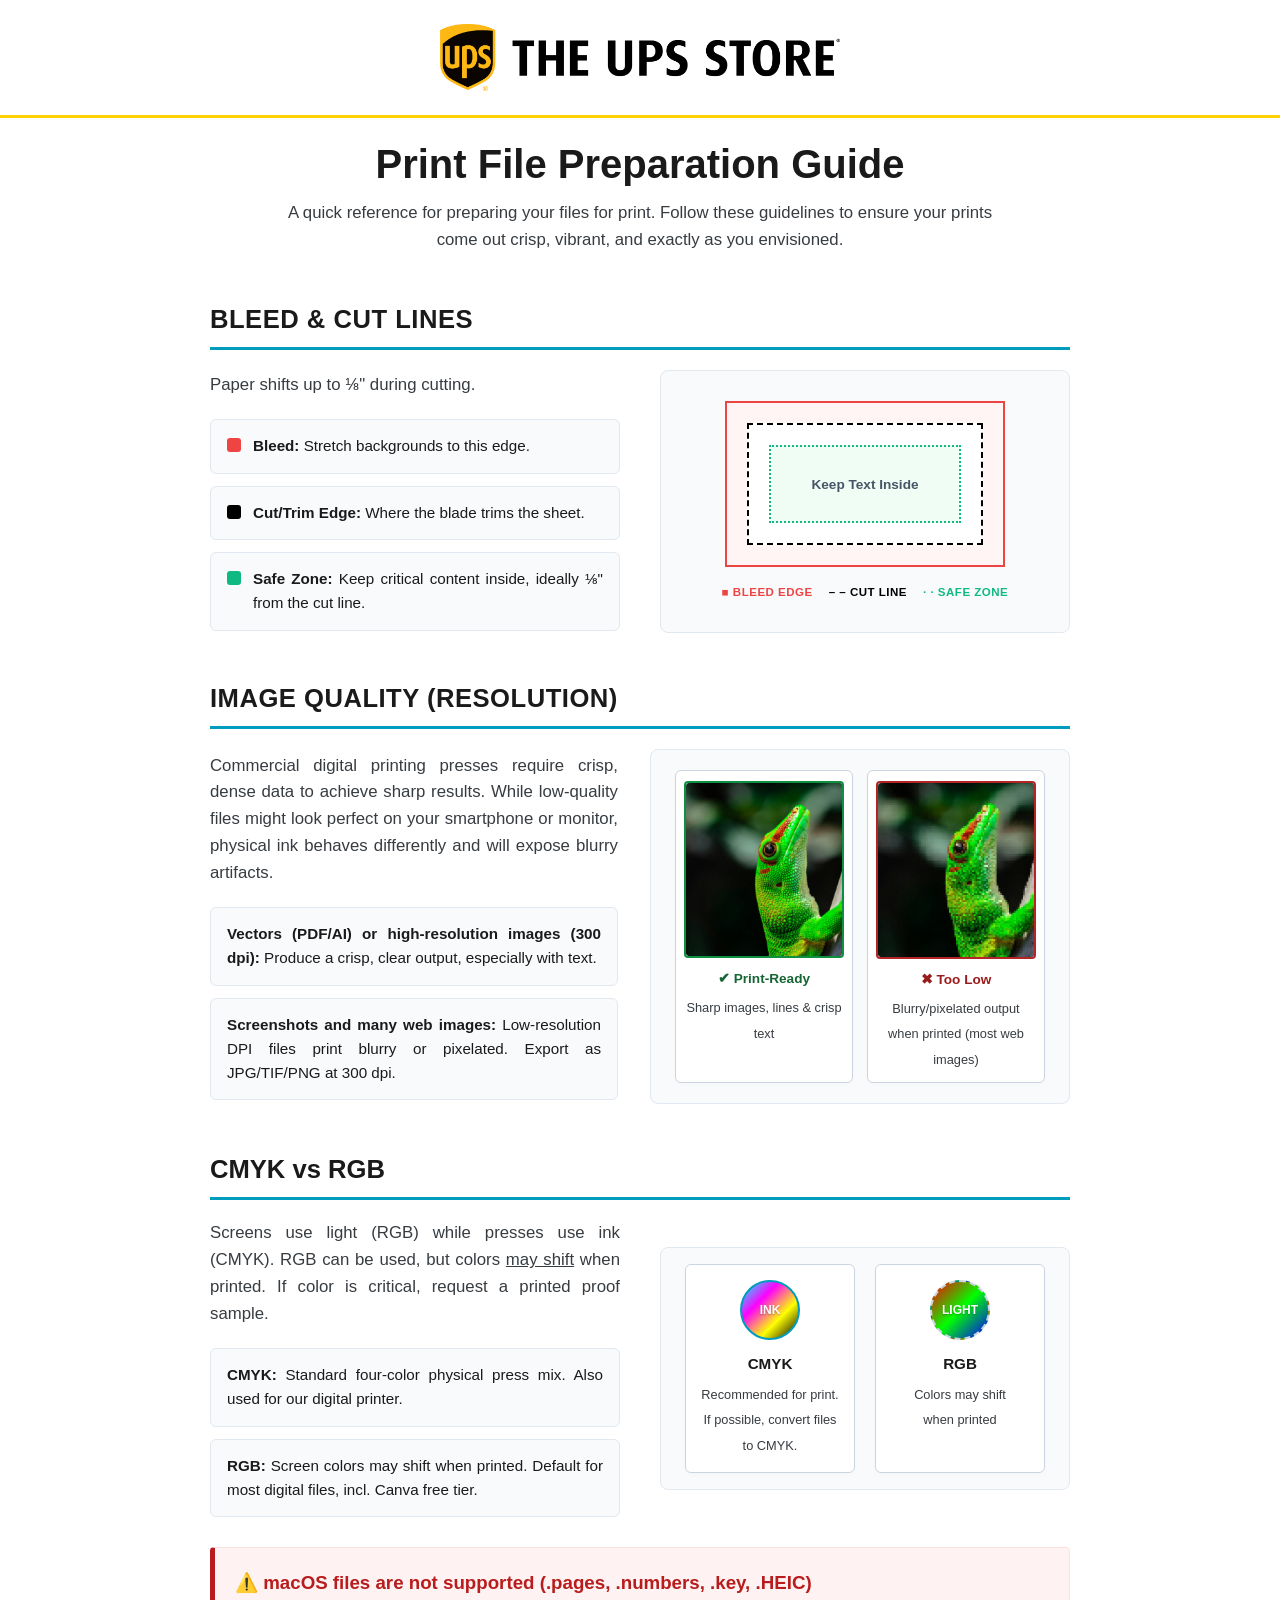
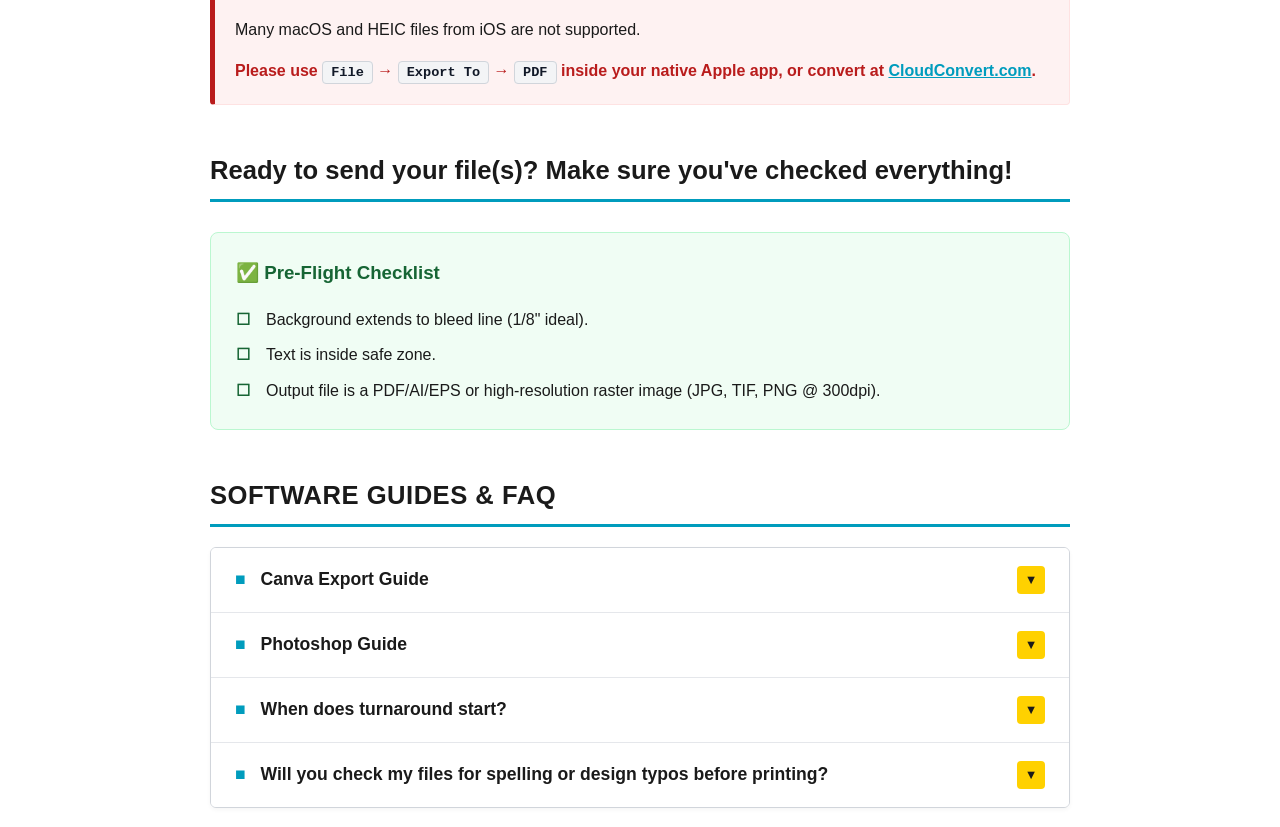
==== index.html @ f1109165 "renamed index file" ====
<!DOCTYPE html>
<html lang="en">
<head>
    <meta charset="UTF-8">
    <meta name="viewport" content="width=device-width, initial-scale=1.0">
    <title>Print File Preparation Guide — The UPS Store</title>
    <link rel="stylesheet" href="style.css">
</head>
<body>

    <header class="ups-header">
        <img src="src/logo.png" alt="The UPS Store logo" class="ups-logo">
    </header>

    <main class="ups-page-container">
        <h1 class="ups-title">Print File Preparation Guide</h1>
        <p class="ups-intro">A quick reference for preparing your files for print. Follow these guidelines to ensure your prints<br> come out crisp, vibrant, and exactly as you envisioned.</p>

        <!-- 1. BLEED -->
        <h2 class="ups-section-title">Bleed &amp; Cut Lines</h2>
        <div class="ups-grid-split">
            <div class="ups-text-column">
                <p class="ups-text-p">Paper shifts up to &frac18;&quot; during cutting.</p>
                <ul class="ups-legend-list">
                    <li class="ups-legend-item">
                        <span class="ups-color-indicator ups-ind-bleed" aria-hidden="true"></span>
                        <span><strong>Bleed:</strong> Stretch backgrounds to this edge.</span>
                    </li>
                    <li class="ups-legend-item">
                        <span class="ups-color-indicator ups-ind-cut" aria-hidden="true"></span>
                        <span><strong>Cut/Trim Edge:</strong> Where the blade trims the sheet.</span>
                    </li>
                    <li class="ups-legend-item">
                        <span class="ups-color-indicator ups-ind-safe" aria-hidden="true"></span>
                        <span><strong>Safe Zone:</strong> Keep critical content inside, ideally &frac18;&quot; from the cut line.</span>
                    </li>
                </ul>
            </div>
            <div class="ups-graphic-column">
                <div class="ups-bleed-zone" aria-hidden="true">
                    <div class="ups-cut-zone">
                        <div class="ups-safe-zone">
                            <span class="ups-inner-text">Keep Text Inside</span>
                        </div>
                    </div>
                </div>
                <div class="ups-zone-legend" aria-hidden="true">
                    <span class="ups-micro-tag ups-tag-red">&#9632; Bleed Edge</span>
                    <span class="ups-micro-tag ups-tag-black">&ndash; &ndash; Cut Line</span>
                    <span class="ups-micro-tag ups-tag-green">&middot; &middot; Safe Zone</span>
                </div>
            </div>
        </div>

        <!-- 2. IMAGE QUALITY -->
        <h2 class="ups-section-title">Image Quality (Resolution)</h2>
        <div class="ups-grid-split ups-grid-split--quality">
            <div class="ups-text-column">
                <p class="ups-text-p">Commercial digital printing presses require crisp, dense data to achieve sharp results. While low-quality files might look perfect on your smartphone or monitor, physical ink behaves differently and will expose blurry artifacts.</p>
                <ul class="ups-q-list">
                    <li class="ups-q-item">
                        <strong>Vectors (PDF/AI) or high-resolution images (300 dpi):</strong> Produce a crisp, clear output, especially with text.
                    </li>
                    <li class="ups-q-item">
                        <strong>Screenshots and many web images:</strong> Low-resolution DPI files print blurry or pixelated. Export as JPG/TIF/PNG at 300 dpi.
                    </li>
                </ul>
            </div>
            <div class="ups-q-graph-col">
                <div class="ups-compare-wrapper ups-compare-wrapper--gecko">
                    <div class="ups-card">
                        <div class="ups-card-graphic ups-g-sharp">
                            <img src="src/gecko_high.jpg" alt="Sharp, print-ready image example" class="ups-card-img">
                        </div>
                        <span class="ups-card-status ups-status-pass">&#10004; Print-Ready</span>
                        <span class="ups-card-desc">Sharp images, lines &amp; crisp text</span>
                    </div>
                    <div class="ups-card">
                        <div class="ups-card-graphic ups-g-pixelated">
                            <img src="src/gecko_low_res.jpg" alt="Blurry, low-resolution image example" class="ups-card-img">
                        </div>
                        <span class="ups-card-status ups-status-fail">&#10006; Too Low</span>
                        <span class="ups-card-desc">Blurry/pixelated output when printed (most web images)</span>
                    </div>
                </div>
            </div>
        </div>

        <!-- 3. COLOR -->
        <h2 class="ups-section-title ups-tit_no_caps">CMYK vs RGB</h2>
        <div class="ups-grid-split">
            <div class="ups-text-column">
                <p class="ups-text-p">Screens use light (RGB) while presses use ink (CMYK). RGB can be used, but colors <u>may shift</u> when printed. If color is critical, request a printed proof sample.</p>
                <ul class="ups-c-list">
                    <li class="ups-c-item">
                        <strong>CMYK:</strong> Standard four-color physical press mix. Also used for our digital printer.
                    </li>
                    <li class="ups-c-item">
                        <strong>RGB:</strong> Screen colors may shift when printed. Default for most digital files, incl. Canva free tier.
                    </li>
                </ul>
            </div>
            <div class="ups-c-graph-col">
                <div class="ups-compare-wrapper">
                    <div class="ups-c-card">
                        <div class="ups-swatch ups-swatch-cmyk" aria-hidden="true">INK</div>
                        <span class="ups-c-card-title">CMYK</span>
                        <span class="ups-c-card-desc">Recommended for print.<br>If possible, convert files to CMYK.</span>
                    </div>
                    <div class="ups-c-card">
                        <div class="ups-swatch ups-swatch-rgb" aria-hidden="true">LIGHT</div>
                        <span class="ups-c-card-title">RGB</span>
                        <span class="ups-c-card-desc">Colors may shift<br>when printed</span>
                    </div>
                </div>
            </div>
        </div>

        <!-- APPLE WARNING -->
        <div class="ups-warning-box" role="note">
            <h3><span aria-hidden="true">&#9888;&#65039;</span> macOS files are not supported (.pages, .numbers, .key, .HEIC)</h3>
            <p>Many macOS and HEIC files from iOS are not supported.</p>
            <p class="ups-warning-note">Please use <span class="ups-ui-badge">File</span> &rarr; <span class="ups-ui-badge">Export To</span> &rarr; <span class="ups-ui-badge">PDF</span> inside your native Apple app, or convert at <a href="https://cloudconvert.com" target="_blank" rel="noopener noreferrer">CloudConvert.com</a>.</p>
        </div>


        <h2 class="ups-section-title ups-tit_no_caps">Ready to send your file(s)? Make sure you've checked everything!</h2>
        <!-- CHECKLIST -->
        <div class="ups-checklist-box">
            <h3><span aria-hidden="true">&#x2705;</span> Pre-Flight Checklist</h3>
            <ul class="ups-checklist-list">
                <li class="ups-checklist-item">
                    <span class="ups-check-icon" aria-hidden="true">&#9744;</span>
                    Background extends to bleed line (1/8&quot; ideal).
                </li>
                <li class="ups-checklist-item">
                    <span class="ups-check-icon" aria-hidden="true">&#9744;</span>
                    Text is inside safe zone.
                </li>
                <li class="ups-checklist-item">
                    <span class="ups-check-icon" aria-hidden="true">&#9744;</span>
                    Output file is a PDF/AI/EPS or high-resolution raster image (JPG, TIF, PNG @ 300dpi).
                </li>
            </ul>
        </div>

        <!-- ACCORDIONS / FAQ -->
        <h2 class="ups-section-title">Software Guides &amp; FAQ</h2>
        <div class="ups-ac">

            <div class="ups-ai">
                <button type="button" class="ups-at" id="accordion-btn-canva" aria-expanded="false" aria-controls="accordion-panel-canva">
                    <span><span class="ups-ib" aria-hidden="true">&#9632;</span> Canva Export Guide</span>
                    <span class="arrow-box" aria-hidden="true">&#9660;</span>
                </button>
                <div class="ups-ax" id="accordion-panel-canva" role="region" aria-labelledby="accordion-btn-canva" hidden>
                    <ol>
                        <li>Go to <span class="ups-bg">File</span> &rarr; <span class="ups-bg">View settings</span> &rarr; Check <strong>Bleed</strong>.</li>
                        <li>Click <span class="ups-bg">Share</span> &rarr; <span class="ups-bg">Download</span>.</li>
                        <li>Set to <strong>PDF Print</strong> and check <strong>Crop marks and bleed</strong>.</li>
                    </ol>
                </div>
            </div>

            <div class="ups-ai">
                <button type="button" class="ups-at" id="accordion-btn-photoshop" aria-expanded="false" aria-controls="accordion-panel-photoshop">
                    <span><span class="ups-ib" aria-hidden="true">&#9632;</span> Photoshop Guide</span>
                    <span class="arrow-box" aria-hidden="true">&#9660;</span>
                </button>
                <div class="ups-ax" id="accordion-panel-photoshop" role="region" aria-labelledby="accordion-btn-photoshop" hidden>
                    <ol>
                        <li><strong>Setup:</strong> Add <span class="ups-bg">0.25 inches total</span> to canvas width and height for bleed (e.g. 3.5&quot;&times;2&quot; card becomes <strong>3.75&quot;&times;2.25&quot;</strong>).</li>
                        <li><strong>DPI:</strong> Set resolution field to <strong>300 Pixels/Inch</strong>.</li>
                        <li><strong>Color:</strong> Change dropdown from RGB Color to <strong>CMYK Color / 8-bit</strong>.</li>
                        <li><strong>Exporting:</strong> Go to <span class="ups-bg">File</span> &rarr; <span class="ups-bg">Save a Copy&hellip;</span></li>
                        <li><strong>Format:</strong> Select <strong>&quot;Photoshop PDF&quot;</strong> from the drop-down menu.</li>
                        <li><strong>Preset:</strong> Choose <strong>&quot;[Press Quality]&quot;</strong> from the top menu, and click Save PDF.</li>
                    </ol>
                </div>
            </div>

            <div class="ups-ai">
                <button type="button" class="ups-at" id="accordion-btn-turnaround" aria-expanded="false" aria-controls="accordion-panel-turnaround">
                    <span><span class="ups-ib" aria-hidden="true">&#9632;</span> When does turnaround start?</span>
                    <span class="arrow-box" aria-hidden="true">&#9660;</span>
                </button>
                <div class="ups-ax" id="accordion-panel-turnaround" role="region" aria-labelledby="accordion-btn-turnaround" hidden>
                    <p>Production begins only after your print-ready file and payment are confirmed.</p>
                </div>
            </div>

            <div class="ups-ai">
                <button type="button" class="ups-at" id="accordion-btn-proofread" aria-expanded="false" aria-controls="accordion-panel-proofread">
                    <span><span class="ups-ib" aria-hidden="true">&#9632;</span> Will you check my files for spelling or design typos before printing?</span>
                    <span class="arrow-box" aria-hidden="true">&#9660;</span>
                </button>
                <div class="ups-ax" id="accordion-panel-proofread" role="region" aria-labelledby="accordion-btn-proofread" hidden>
                    <p>No. Our prepress review checks exclusively for technical mechanical constraints (resolution density, bleed extensions, and file formats). We do not proofread text, catch spelling errors, or review design aesthetics. Please triple-check your copy completely before uploading your artwork!</p>
                </div>
            </div>

        </div>
    </main>

    <script>
    (function () {
        function setPanelState(item, isOpen) {
            var btn = item.querySelector('.ups-at');
            var panel = item.querySelector('.ups-ax');
            item.classList.toggle('active', isOpen);
            btn.setAttribute('aria-expanded', isOpen ? 'true' : 'false');
            panel.hidden = !isOpen;
        }

        function toggleAccordion(btn) {
            var currentItem = btn.closest('.ups-ai');
            var isOpening = !currentItem.classList.contains('active');

            document.querySelectorAll('.ups-ai').forEach(function (item) {
                setPanelState(item, item === currentItem && isOpening);
            });
        }

        document.querySelectorAll('.ups-at').forEach(function (btn) {
            btn.addEventListener('click', function () {
                toggleAccordion(btn);
            });
            btn.addEventListener('keydown', function (e) {
                if (e.key === 'Enter' || e.key === ' ') {
                    e.preventDefault();
                    toggleAccordion(btn);
                }
            });
        });
    })();
    </script>
</body>
</html>
---- style.css ----
:root {
    --ups-yellow: #ffd100;
    --ups-blue: #009CBD;
    --ups-blue-dark: #006b7f;
    --ups-text: #1a1a1a;
    --ups-text-muted: #373c41;
    --ups-border: #e2e8f0;
    --ups-bg-subtle: #f8fafc;
}

*, *::before, *::after {
    box-sizing: border-box;
}

body {
    margin: 0;
    font-family: "Segoe UI", Roboto, Helvetica, Arial, sans-serif;
    color: var(--ups-text);
    line-height: 1.6;
}

/* HEADER */
.ups-header {
    background: #fff;
    border-bottom: 3px solid var(--ups-yellow);
    padding: 0 16px;
}

.ups-logo {
    display: block;
    margin: 24px auto;
    width: min(100%, 400px);
    max-width: 400px;
    height: auto;
}

/* PAGE */
.ups-page-container {
    max-width: 900px;
    margin: 0 auto;
    padding: 20px;
}

.ups-title {
    font-size: clamp(1.75rem, 4vw, 2.5rem);
    text-align: center;
    margin: 0 0 10px;
    color: var(--ups-text);
    line-height: 1.3;
}

.ups-intro {
    text-align: center;
    font-size: 1.05rem;
    color: var(--ups-text-muted);
    margin: 0 0 32px;
}

/* SECTION HEADINGS */
.ups-section-title {
    font-size: clamp(1.25rem, 3vw, 1.6rem);
    font-weight: 700;
    border-bottom: 3px solid var(--ups-blue);
    padding-bottom: 8px;
    margin: 45px 0 20px;
    text-transform: uppercase;
    letter-spacing: 0.5px;
}

.ups-section-title.ups-tit_no_caps {
    text-transform: none;
    letter-spacing: 0;
}

.ups-text-p {
    font-size: 1.05rem;
    color: var(--ups-text-muted);
    margin: 0 0 20px;
}

/* LAYOUT GRIDS */
.ups-grid-split {
    display: grid;
    grid-template-columns: repeat(auto-fit, minmax(min(100%, 320px), 1fr));
    gap: 40px;
    align-items: center;
    margin: 20px 0 30px;
}

.ups-text-column {
    text-align: justify;
    text-justify: inter-word;
}

/* BOXED LISTS */
.ups-legend-list,
.ups-q-list,
.ups-c-list {
    list-style: none;
    padding: 0;
    margin: 0;
}

.ups-legend-item,
.ups-q-item,
.ups-c-item {
    background: var(--ups-bg-subtle);
    border: 1px solid var(--ups-border);
    border-radius: 6px;
    padding: 14px 16px;
    margin-bottom: 12px;
    font-size: 0.95rem;
}

.ups-legend-item {
    display: flex;
    align-items: flex-start;
}

.ups-legend-item:last-child,
.ups-q-item:last-child,
.ups-c-item:last-child {
    margin-bottom: 0;
}

/* COLOR INDICATORS */
.ups-color-indicator {
    width: 14px;
    height: 14px;
    border-radius: 3px;
    margin-top: 4px;
    margin-right: 12px;
    flex-shrink: 0;
}

.ups-ind-bleed { background: #ef4444; }
.ups-ind-cut   { background: #000; }
.ups-ind-safe  { background: #10b981; }

/* BLEED DIAGRAM */
.ups-graphic-column {
    display: flex;
    flex-direction: column;
    justify-content: center;
    align-items: center;
    background: var(--ups-bg-subtle);
    border: 1px solid var(--ups-border);
    border-radius: 8px;
    padding: 30px;
    gap: 16px;
}

.ups-bleed-zone {
    border: 2px solid #ef4444;
    background: #fff5f5;
    padding: 20px;
    width: 100%;
    max-width: 280px;
    text-align: center;
}

.ups-cut-zone {
    border: 2px dashed #000;
    background: #fff;
    padding: 20px;
}

.ups-safe-zone {
    border: 2px dotted #10b981;
    background: #f0fdf4;
    padding: 24px 20px;
    text-align: center;
}

.ups-zone-legend {
    display: flex;
    gap: 16px;
    justify-content: center;
    flex-wrap: wrap;
}

.ups-zone-legend .ups-micro-tag {
    margin: 0;
    font-size: 0.72rem;
}

.ups-micro-tag {
    display: block;
    font-size: 0.7rem;
    font-weight: 700;
    text-transform: uppercase;
    letter-spacing: 0.5px;
    margin-bottom: 6px;
}

.ups-tag-red   { color: #ef4444; }
.ups-tag-black { color: #000; }
.ups-tag-green { color: #10b981; margin-bottom: 2px; }

.ups-inner-text {
    font-size: 0.85rem;
    color: #475569;
    font-weight: 600;
}

/* COMPARISON & COLOR CARDS */
.ups-q-graph-col,
.ups-c-graph-col {
    display: flex;
    justify-content: center;
    align-items: center;
    background: var(--ups-bg-subtle);
    border: 1px solid var(--ups-border);
    border-radius: 8px;
    padding: 16px;
    max-width: 420px;
}

.ups-compare-wrapper {
    display: flex;
    gap: 20px;
    width: 100%;
    max-width: 360px;
    justify-content: space-between;
}

.ups-card,
.ups-c-card {
    background: #fff;
    border: 1px solid #cbd5e1;
    border-radius: 6px;
    padding: 15px;
    text-align: center;
    flex: 1 1 0;
    min-width: 0;
    box-shadow: 0 2px 4px rgba(0, 0, 0, 0.02);
}

.ups-card-img {
    display: block;
    width: 100%;
    height: auto;
    border-radius: 3px;
}

/* Image quality — desktop: narrow cards, larger geckos */
@media (min-width: 641px) {
    .ups-grid-split--quality {
        grid-template-columns: minmax(280px, 1fr) minmax(340px, 420px);
        gap: 32px;
    }

    .ups-q-graph-col {
        padding: 20px 24px;
        max-width: 420px;
        justify-self: end;
    }

    .ups-compare-wrapper--gecko {
        max-width: none;
        width: 100%;
        gap: 14px;
        justify-content: center;
    }

    .ups-compare-wrapper--gecko .ups-card {
        flex: 0 1 192px;
        max-width: 192px;
        padding: 10px 8px;
    }

    .ups-compare-wrapper--gecko .ups-card-graphic {
        width: fit-content;
        max-width: 100%;
        margin-inline: auto;
        margin-bottom: 10px;
        line-height: 0;
    }

    .ups-compare-wrapper--gecko .ups-card-img {
        display: block;
        width: 176px;
        height: auto;
        min-height: 0;
        object-fit: unset;
    }
}

.ups-card-graphic {
    border-radius: 4px;
    width: 100%;
    margin: 0 auto 12px;
    overflow: hidden;
}

.ups-g-sharp {
    border: 2px solid #0e9040;
    background: #e6f9fa;
}

.ups-g-pixelated {
    border: 2px solid #b42424;
    background: var(--ups-bg-subtle);
}

.ups-card-status {
    display: block;
    font-size: 0.85rem;
    font-weight: 700;
    margin-bottom: 4px;
}

.ups-status-pass { color: #166534; }
.ups-status-fail { color: #991b1b; }

.ups-card-desc,
.ups-c-card-desc {
    font-size: 0.8rem;
    color: var(--ups-text-muted);
    line-height: 1.3;
}

.ups-swatch {
    width: 60px;
    height: 60px;
    border-radius: 50%;
    margin: 0 auto 12px;
    display: flex;
    align-items: center;
    justify-content: center;
    font-weight: 800;
    font-size: 0.75rem;
    color: #fff;
    text-shadow: 0 1px 2px rgba(0, 0, 0, 0.3);
}

.ups-swatch-cmyk {
    background: linear-gradient(135deg, #00ffff 0%, #ff00ff 33%, #ffff00 66%, #000 100%);
    border: 2px solid var(--ups-blue);
}

.ups-swatch-rgb {
    background: linear-gradient(135deg, #f00 0%, #0f0 50%, #00f 100%);
    border: 2px dashed #cbd5e1;
}

.ups-c-card-title {
    display: block;
    font-size: 0.95rem;
    font-weight: 700;
    margin-bottom: 4px;
    color: var(--ups-text);
}

/* WARNING BOX */
.ups-warning-box {
    background: #fef2f2;
    border: 1px solid #fee2e2;
    border-left: 5px solid #b91c1c;
    border-radius: 4px;
    padding: 20px;
    margin: 30px 0;
}

.ups-warning-box h3 {
    color: #b91c1c;
    margin-top: 0;
}

.ups-warning-box a {
    color: var(--ups-blue);
    font-weight: bold;
    text-decoration: underline;
}

.ups-warning-box a:hover {
    color: var(--ups-blue-dark);
}

.ups-warning-note {
    margin-bottom: 0;
    font-weight: bold;
    color: #b91c1c;
}

.ups-ui-badge {
    background: #f3f4f6;
    color: #111827;
    border: 1px solid #d1d5db;
    padding: 3px 8px;
    border-radius: 4px;
    font-size: 0.85rem;
    font-family: Consolas, Monaco, monospace;
    font-weight: 600;
}

/* CHECKLIST */
.ups-checklist-box {
    background: #f0fdf4;
    border: 1px solid #bbf7d0;
    border-radius: 8px;
    padding: 25px;
    margin: 30px 0;
}

.ups-checklist-box h3 {
    color: #166534;
    margin-top: 0;
}

.ups-checklist-list {
    list-style: none;
    padding: 0;
    margin: 0;
}

.ups-checklist-item {
    display: flex;
    align-items: flex-start;
    gap: 10px;
    margin-bottom: 10px;
    font-size: 1rem;
}

.ups-checklist-item:last-child {
    margin-bottom: 0;
}

.ups-check-icon {
    flex-shrink: 0;
    width: 1.25rem;
    color: #166534;
    font-weight: 700;
    line-height: 1.6;
}

/* ACCORDIONS */
.ups-ac {
    border: 1px solid #d1d5db;
    border-radius: 6px;
    margin-top: 15px;
    overflow: hidden;
    box-shadow: 0 2px 4px rgba(0, 0, 0, 0.04);
}

.ups-ai {
    border-bottom: 1px solid #e5e7eb;
}

.ups-ai:last-child {
    border-bottom: none;
}

.ups-at {
    background: #fff;
    padding: 18px 24px;
    width: 100%;
    text-align: left;
    border: none;
    font-size: 1.1rem;
    font-weight: 600;
    font-family: inherit;
    color: var(--ups-text);
    cursor: pointer;
    display: flex;
    justify-content: space-between;
    align-items: center;
    gap: 12px;
    transition: background-color 0.2s;
}

.ups-at:hover {
    background-color: #f9fafb;
}

.ups-at:focus-visible {
    outline: 2px solid var(--ups-blue);
    outline-offset: -2px;
}

.ups-ai.active .ups-at {
    background-color: #f3f4f6;
    border-bottom: 1px solid #e5e7eb;
}

.ups-at .arrow-box {
    background: var(--ups-yellow);
    color: var(--ups-text);
    width: 28px;
    height: 28px;
    border-radius: 4px;
    display: flex;
    align-items: center;
    justify-content: center;
    font-size: 0.8rem;
    font-weight: bold;
    flex-shrink: 0;
    transition: transform 0.25s ease, background 0.2s ease;
}

.ups-ai.active .arrow-box {
    background: var(--ups-blue);
    transform: rotate(180deg);
}

.ups-ax {
    max-height: 0;
    padding: 0 30px;
    overflow: hidden;
    opacity: 0;
    background: #fff;
    color: #374151;
    font-size: 1rem;
    line-height: 1.65;
    transition: max-height 0.35s ease, opacity 0.35s ease, padding 0.35s ease;
}

.ups-ai.active .ups-ax {
    max-height: 1000px;
    padding: 25px 30px;
    opacity: 1;
}

.ups-ax ol {
    padding-left: 20px;
    margin: 0;
}

.ups-ax li {
    margin-bottom: 12px;
}

.ups-ax li:last-child {
    margin-bottom: 0;
}

.ups-ax p {
    margin: 0;
}

.ups-bg {
    background: #f3f4f6;
    color: #111827;
    border: 1px solid #d1d5db;
    padding: 3px 8px;
    border-radius: 4px;
    font-size: 0.85rem;
    font-family: monospace;
    font-weight: 600;
}

.ups-ib {
    color: var(--ups-blue);
    margin-right: 10px;
    font-weight: bold;
}

/* RESPONSIVE */
@media (max-width: 640px) {
    .ups-logo {
        margin: 16px auto;
        width: min(100%, 280px);
    }

    .ups-page-container {
        padding: 16px;
    }

    .ups-grid-split {
        gap: 24px;
    }

    .ups-graphic-column {
        padding: 20px 16px;
    }

    .ups-compare-wrapper {
        flex-direction: column;
        max-width: 100%;
    }

    .ups-at {
        padding: 14px 16px;
        font-size: 1rem;
    }

    .ups-ax {
        padding: 0 16px;
    }

    .ups-ai.active .ups-ax {
        padding: 20px 16px;
    }

    .ups-warning-box,
    .ups-checklist-box {
        padding: 16px;
    }
}

@media (prefers-reduced-motion: reduce) {
    .ups-ax,
    .ups-at .arrow-box {
        transition: none;
    }
}
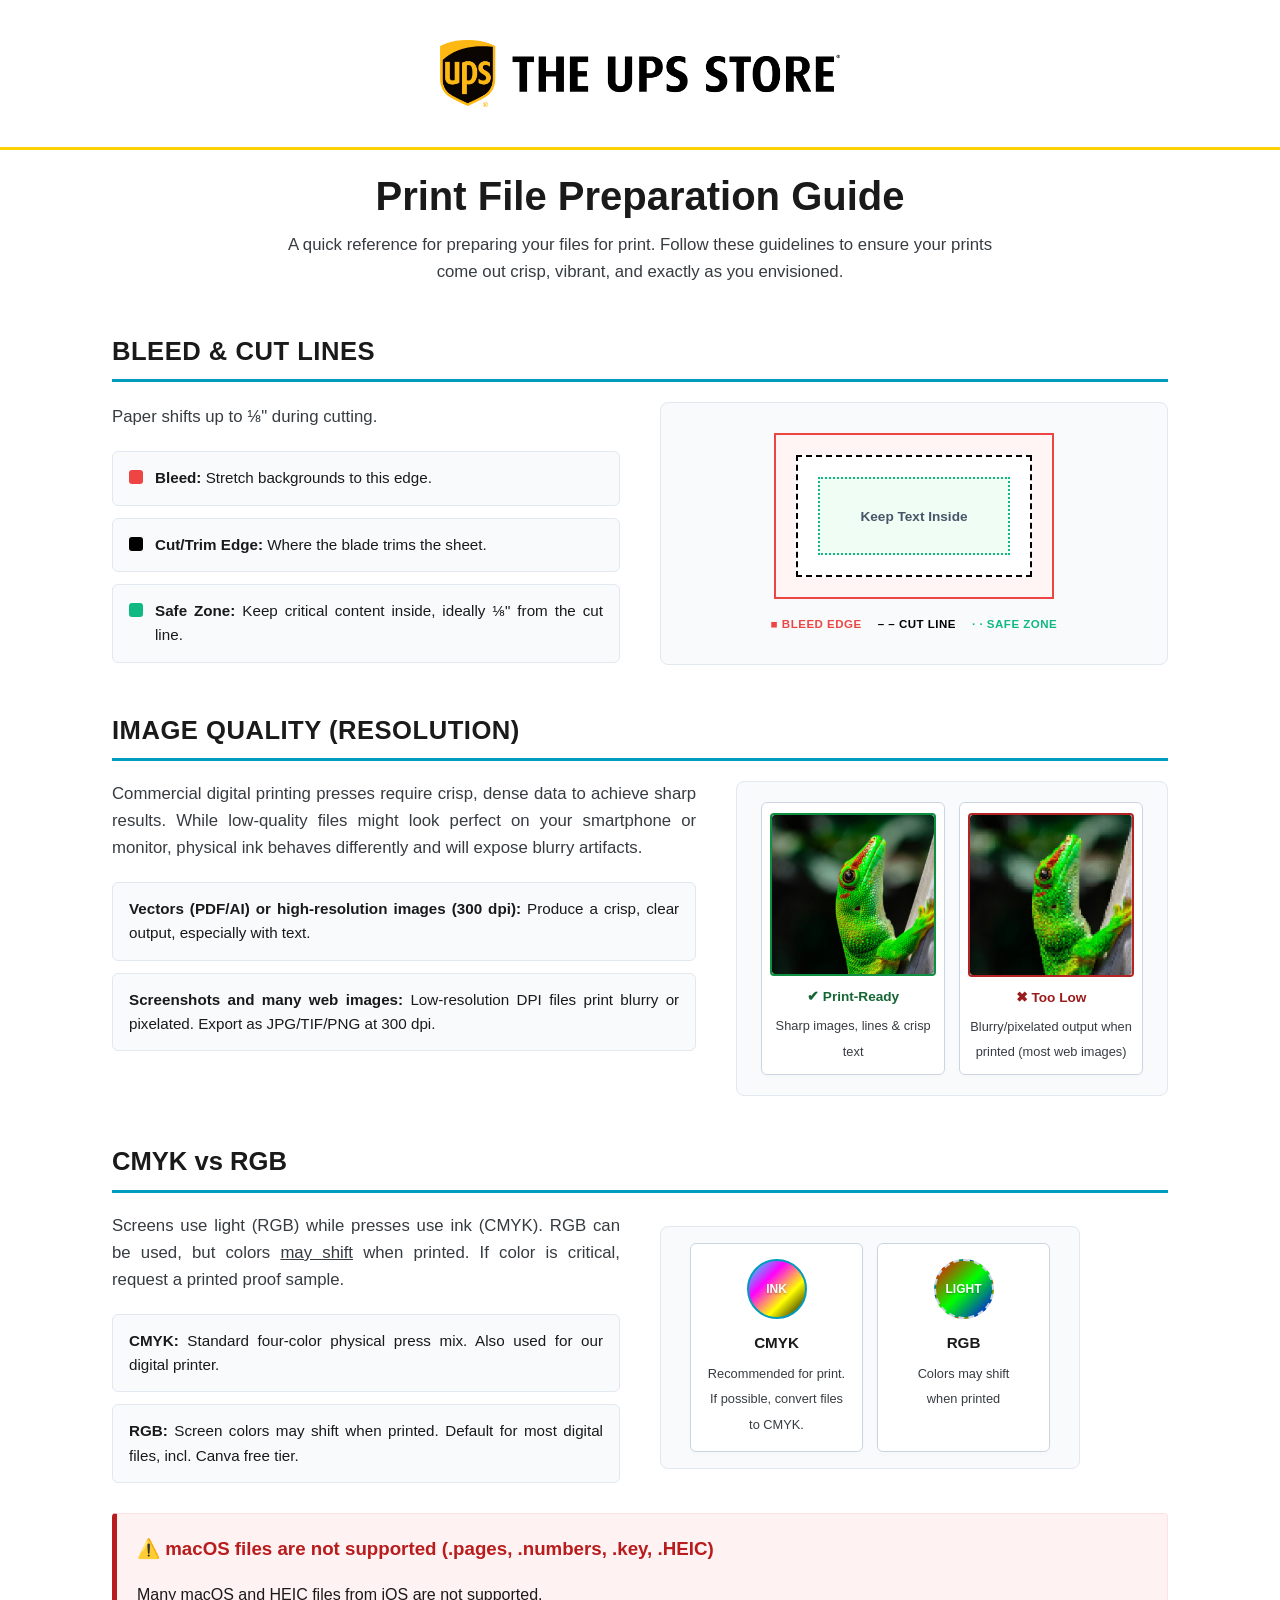
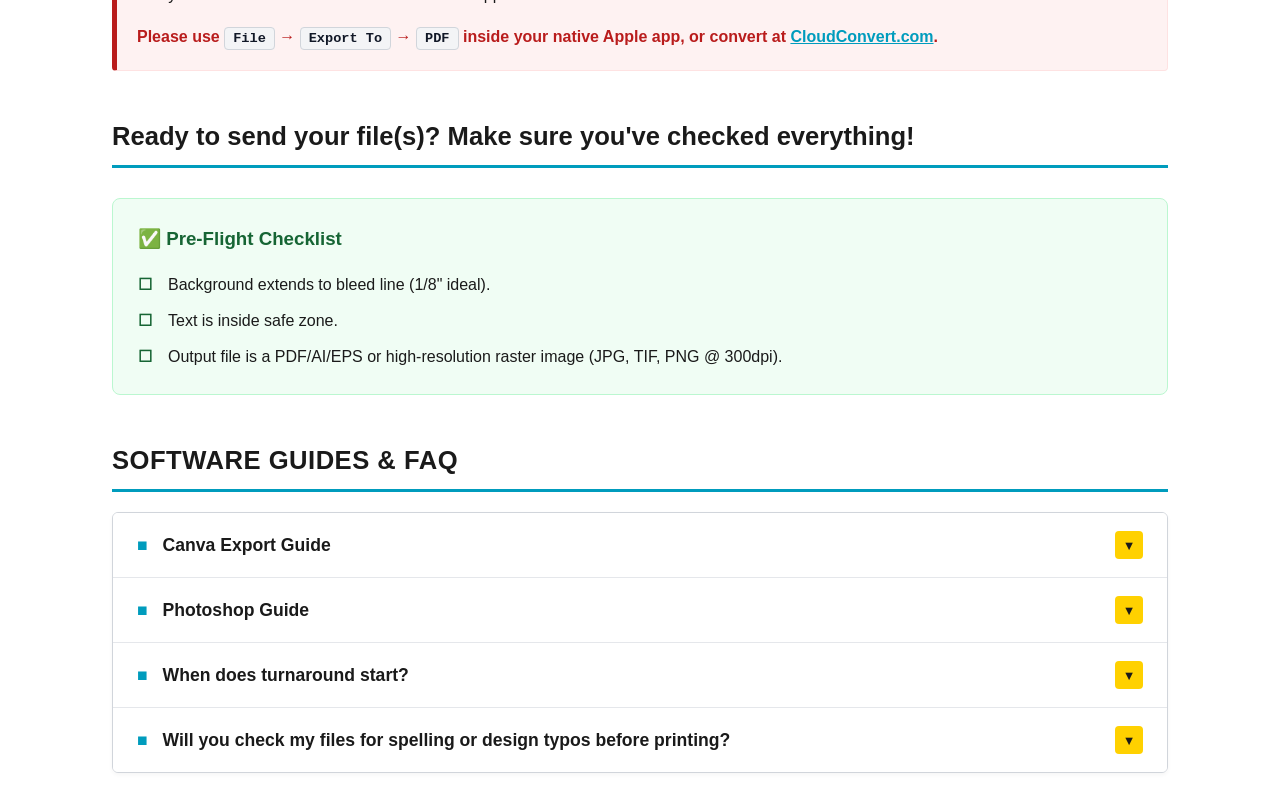
==== commit 30a3f3cc: "update width of content on page and turnaround time info" ====
--- a/index.html
+++ b/index.html
@@ -185,7 +185,10 @@
                     <span class="arrow-box" aria-hidden="true">&#9660;</span>
                 </button>
                 <div class="ups-ax" id="accordion-panel-turnaround" role="region" aria-labelledby="accordion-btn-turnaround" hidden>
-                    <p>Production begins only after your print-ready file and payment are confirmed.</p>
+                    <p>Production begins only after your print-ready file and payment are confirmed. Once your order is completed, we will contact you via email or specified method. 
+                        If you are needing your order by a specific date, please allow extra time for production. We cannot guarantee turnaround times for orders that are submitted late or during peak periods. Rush orders are 
+                        requests that are needed sooner than our <b>standard turnaround time (2-4hr)</b>. Rush orders are not guaranteed and are subject to availability, and <u>may</u> incur additional fees. 
+                    </p>
                 </div>
             </div>
 
--- a/style.css
+++ b/style.css
@@ -28,7 +28,7 @@
 
 .ups-logo {
     display: block;
-    margin: 24px auto;
+    margin: 40px auto;
     width: min(100%, 400px);
     max-width: 400px;
     height: auto;
@@ -36,9 +36,9 @@
 
 /* PAGE */
 .ups-page-container {
-    max-width: 900px;
+    width: min(100%, 1120px);
     margin: 0 auto;
-    padding: 20px;
+    padding: 20px clamp(16px, 3vw, 32px);
 }
 
 .ups-title {
@@ -53,7 +53,8 @@
     text-align: center;
     font-size: 1.05rem;
     color: var(--ups-text-muted);
-    margin: 0 0 32px;
+    margin: 0 auto 32px;
+    max-width: 860px;
 }
 
 /* SECTION HEADINGS */
@@ -201,6 +202,12 @@
     font-size: 0.85rem;
     color: #475569;
     font-weight: 600;
+}
+
+@media (max-width: 640px) {
+    .ups-page-container {
+        padding: 16px;
+    }
 }
 
 /* COMPARISON & COLOR CARDS */
@@ -243,17 +250,18 @@
     border-radius: 3px;
 }
 
-/* Image quality — desktop: narrow cards, larger geckos */
+/* Image quality — desktop: keep the comparison cards side by side */
 @media (min-width: 641px) {
     .ups-grid-split--quality {
-        grid-template-columns: minmax(280px, 1fr) minmax(340px, 420px);
-        gap: 32px;
+        grid-template-columns: minmax(320px, 1.15fr) minmax(360px, 0.85fr);
+        gap: clamp(24px, 4vw, 40px);
+        align-items: start;
     }
 
     .ups-q-graph-col {
         padding: 20px 24px;
-        max-width: 420px;
-        justify-self: end;
+        max-width: none;
+        justify-self: stretch;
     }
 
     .ups-compare-wrapper--gecko {
@@ -261,17 +269,17 @@
         width: 100%;
         gap: 14px;
         justify-content: center;
+        align-items: stretch;
     }
 
     .ups-compare-wrapper--gecko .ups-card {
-        flex: 0 1 192px;
-        max-width: 192px;
+        flex: 0 1 200px;
+        max-width: 200px;
         padding: 10px 8px;
     }
 
     .ups-compare-wrapper--gecko .ups-card-graphic {
-        width: fit-content;
-        max-width: 100%;
+        width: 100%;
         margin-inline: auto;
         margin-bottom: 10px;
         line-height: 0;
@@ -279,10 +287,10 @@
 
     .ups-compare-wrapper--gecko .ups-card-img {
         display: block;
-        width: 176px;
+        width: 100%;
         height: auto;
         min-height: 0;
-        object-fit: unset;
+        object-fit: cover;
     }
 }
 
@@ -604,3 +612,47 @@
         transition: none;
     }
 }
+
+/* Fallback: keep the comparison cards in a row on desktop and stack neatly on small screens */
+.ups-compare-wrapper--gecko,
+.ups-compare-wrapper {
+    flex-wrap: nowrap !important;
+    gap: 14px !important;
+}
+
+.ups-compare-wrapper--gecko .ups-card,
+.ups-compare-wrapper .ups-card {
+    min-width: 0 !important;
+    flex: 1 1 0 !important;
+    max-width: 100% !important;
+    width: auto !important;
+}
+
+.ups-compare-wrapper--gecko .ups-card-graphic,
+.ups-compare-wrapper .ups-card-graphic {
+    width: 100% !important;
+    margin-inline: auto !important;
+}
+
+.ups-compare-wrapper--gecko .ups-card-img,
+.ups-compare-wrapper .ups-card-img,
+.ups-card-img {
+    width: 100% !important;
+    height: auto !important;
+    object-fit: cover !important;
+    max-width: 100% !important;
+}
+
+@media (max-width: 640px) {
+    .ups-compare-wrapper--gecko,
+    .ups-compare-wrapper {
+        flex-wrap: wrap !important;
+        flex-direction: column !important;
+    }
+
+    .ups-compare-wrapper--gecko .ups-card,
+    .ups-compare-wrapper .ups-card {
+        width: 100% !important;
+        flex: 1 1 auto !important;
+    }
+}
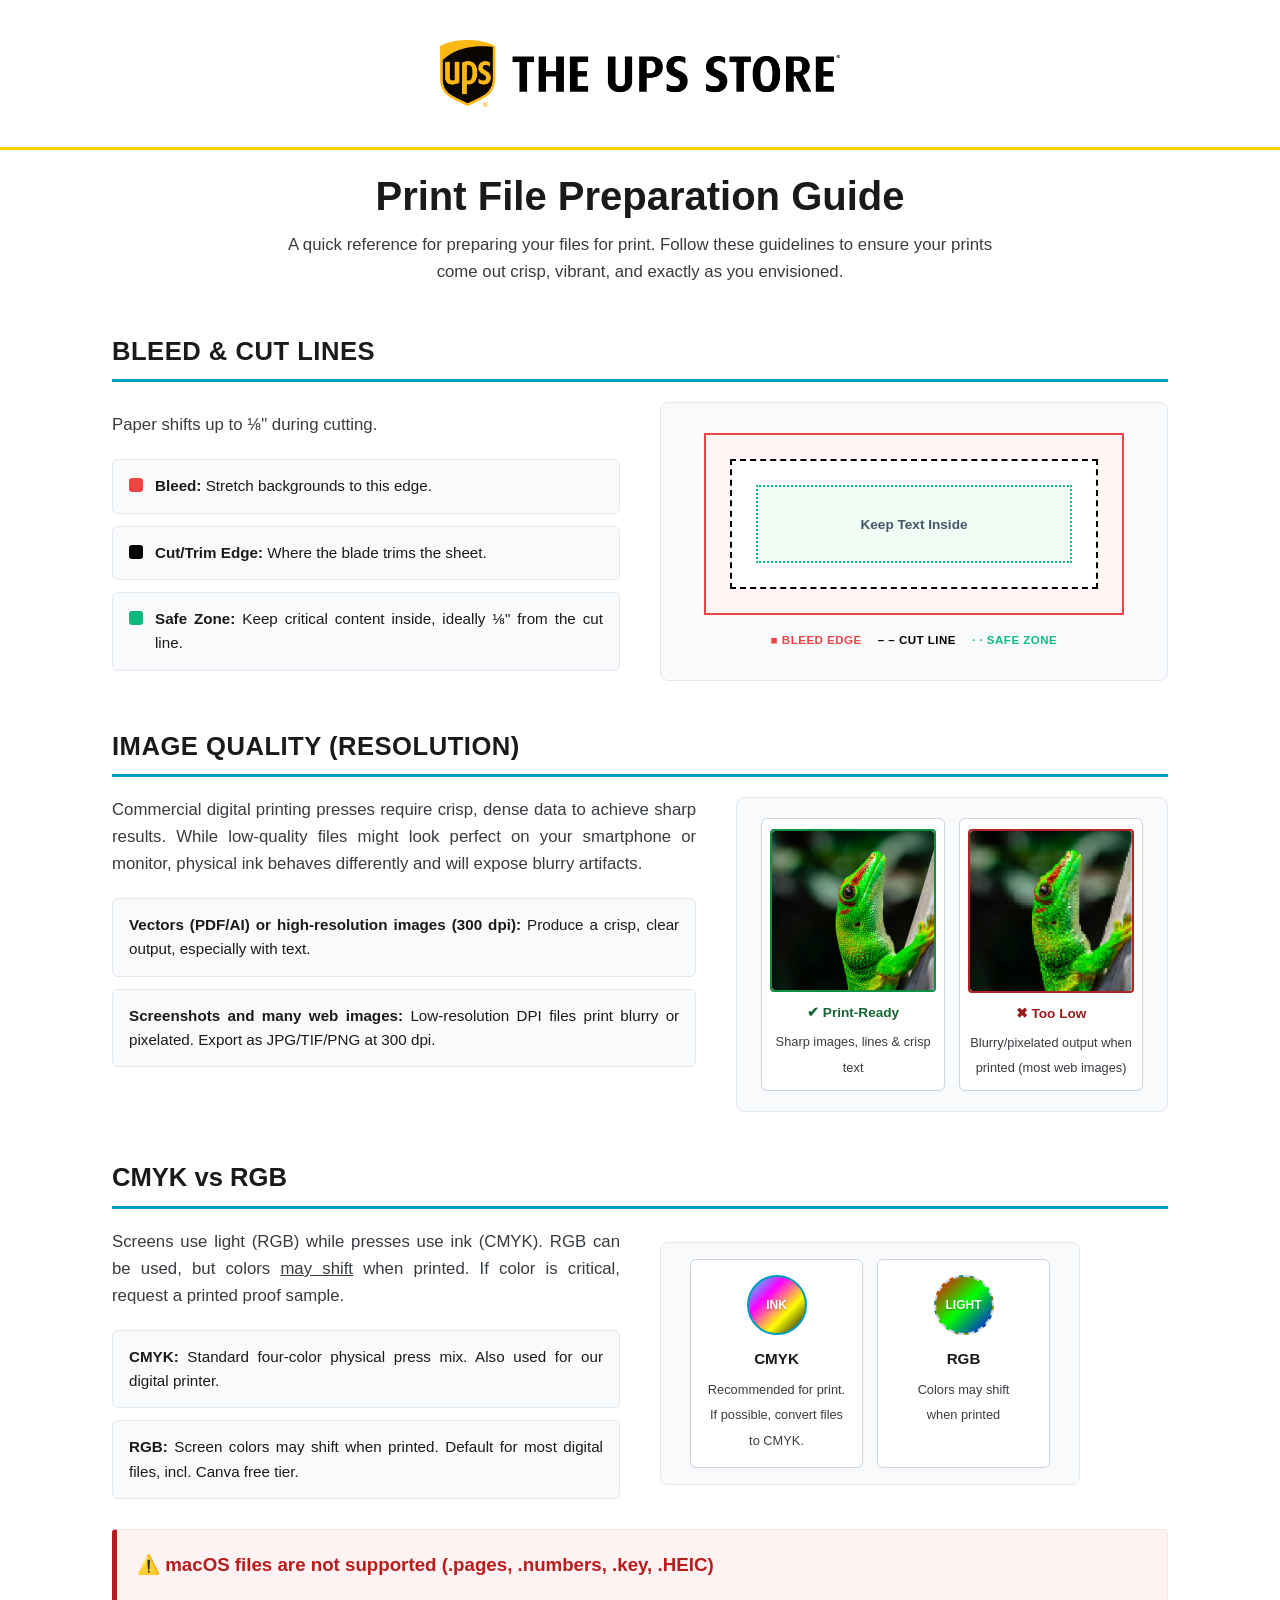
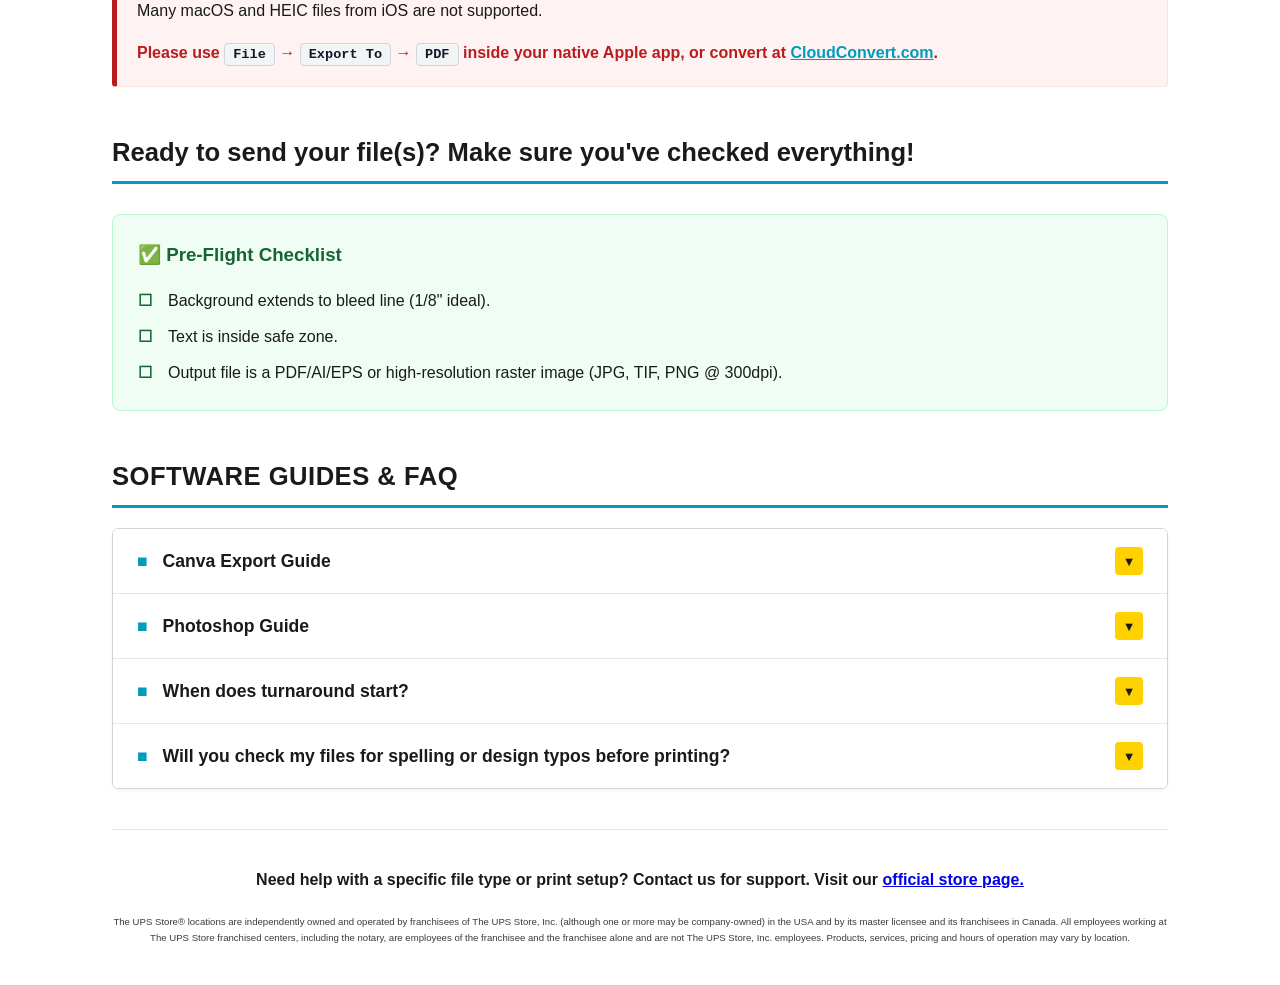
==== commit af0ae89b: "adjusted layout and footer" ====
--- a/index.html
+++ b/index.html
@@ -203,16 +203,34 @@
             </div>
 
         </div>
+
+        <footer class="ups-footer" role="contentinfo">
+            <div>
+            <h4>Need help with a specific file type or print setup? Contact us for support. Visit our <a href="https://locations.theupsstore.com/nc/wilmington/310-n-front-st" target="_blank" rel="noopener noreferrer">official store page.</a></h4>
+            <p>The UPS Store® locations are independently owned and operated by franchisees of The UPS Store, Inc. (although one or more may be company-owned) in the USA and by its master licensee and its franchisees in Canada. 
+                All employees working at The UPS Store franchised centers, including the notary, are employees of the franchisee and the franchisee alone and are not The UPS Store, Inc. employees. Products, services, pricing and hours of operation may vary by location.</p>
+        </footer>
     </main>
 
     <script>
     (function () {
+        var transitionDuration = 600;
+
         function setPanelState(item, isOpen) {
             var btn = item.querySelector('.ups-at');
             var panel = item.querySelector('.ups-ax');
             item.classList.toggle('active', isOpen);
             btn.setAttribute('aria-expanded', isOpen ? 'true' : 'false');
-            panel.hidden = !isOpen;
+
+            if (isOpen) {
+                panel.hidden = false;
+            } else {
+                window.setTimeout(function () {
+                    if (!item.classList.contains('active')) {
+                        panel.hidden = true;
+                    }
+                }, transitionDuration);
+            }
         }
 
         function toggleAccordion(btn) {
--- a/style.css
+++ b/style.css
@@ -154,16 +154,16 @@
 .ups-bleed-zone {
     border: 2px solid #ef4444;
     background: #fff5f5;
-    padding: 20px;
-    width: 100%;
-    max-width: 280px;
+    padding: 24px;
+    width: min(100%, 420px);
+    max-width: 420px;
     text-align: center;
 }
 
 .ups-cut-zone {
     border: 2px dashed #000;
     background: #fff;
-    padding: 20px;
+    padding: 24px;
 }
 
 .ups-safe-zone {
@@ -503,7 +503,7 @@
     font-size: 0.8rem;
     font-weight: bold;
     flex-shrink: 0;
-    transition: transform 0.25s ease, background 0.2s ease;
+    transition: transform 0.28s ease, background 0.28s ease;
 }
 
 .ups-ai.active .arrow-box {
@@ -520,7 +520,7 @@
     color: #374151;
     font-size: 1rem;
     line-height: 1.65;
-    transition: max-height 0.35s ease, opacity 0.35s ease, padding 0.35s ease;
+    transition: max-height 0.6s ease, opacity 0.6s ease, padding 0.6s ease;
 }
 
 .ups-ai.active .ups-ax {
@@ -563,6 +563,19 @@
     font-weight: bold;
 }
 
+.ups-footer {
+    margin: 40px 0 20px;
+    padding-top: 16px;
+    border-top: 1px solid var(--ups-border);
+    text-align: center;
+}
+
+.ups-footer p {
+    margin: 0;
+    font-size: 0.6rem;
+    color: var(--ups-text-muted);
+}
+
 /* RESPONSIVE */
 @media (max-width: 640px) {
     .ups-logo {
@@ -580,6 +593,11 @@
 
     .ups-graphic-column {
         padding: 20px 16px;
+    }
+
+    .ups-bleed-zone {
+        max-width: 100%;
+        padding: 18px;
     }
 
     .ups-compare-wrapper {
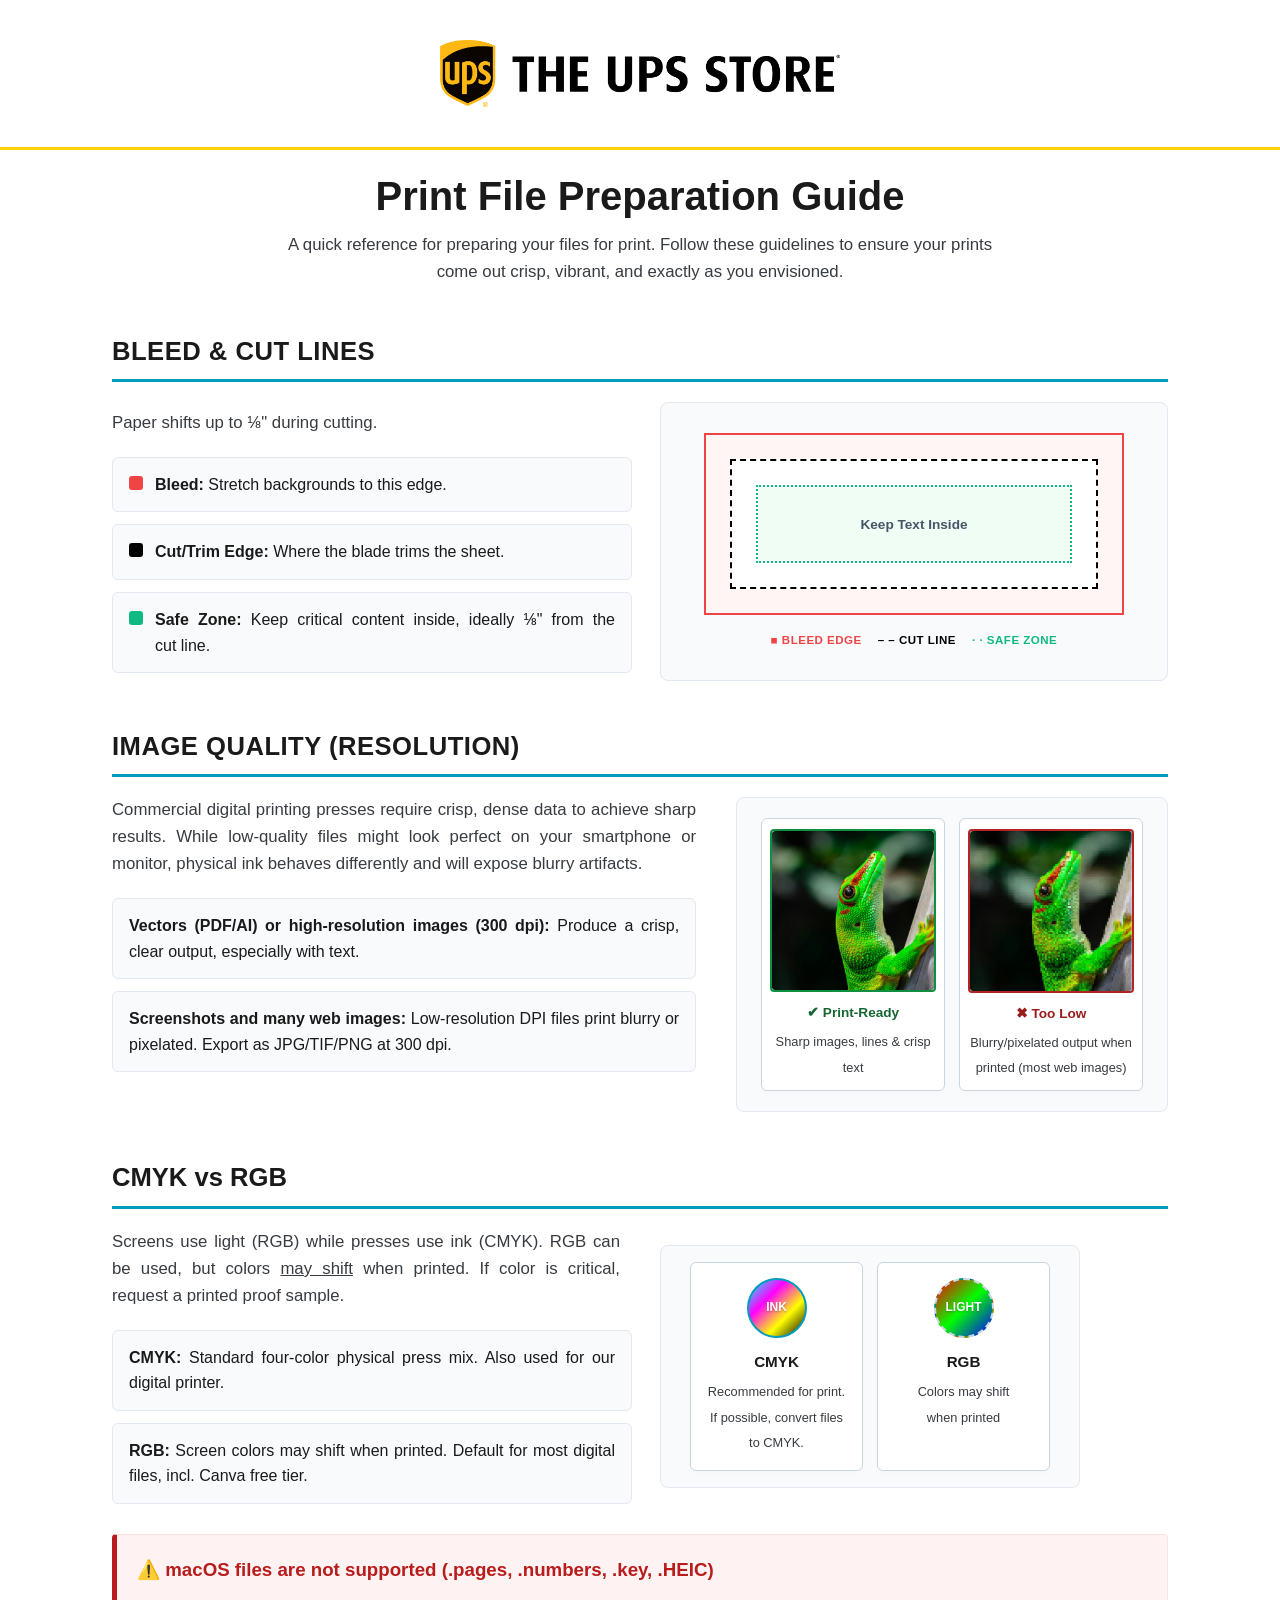
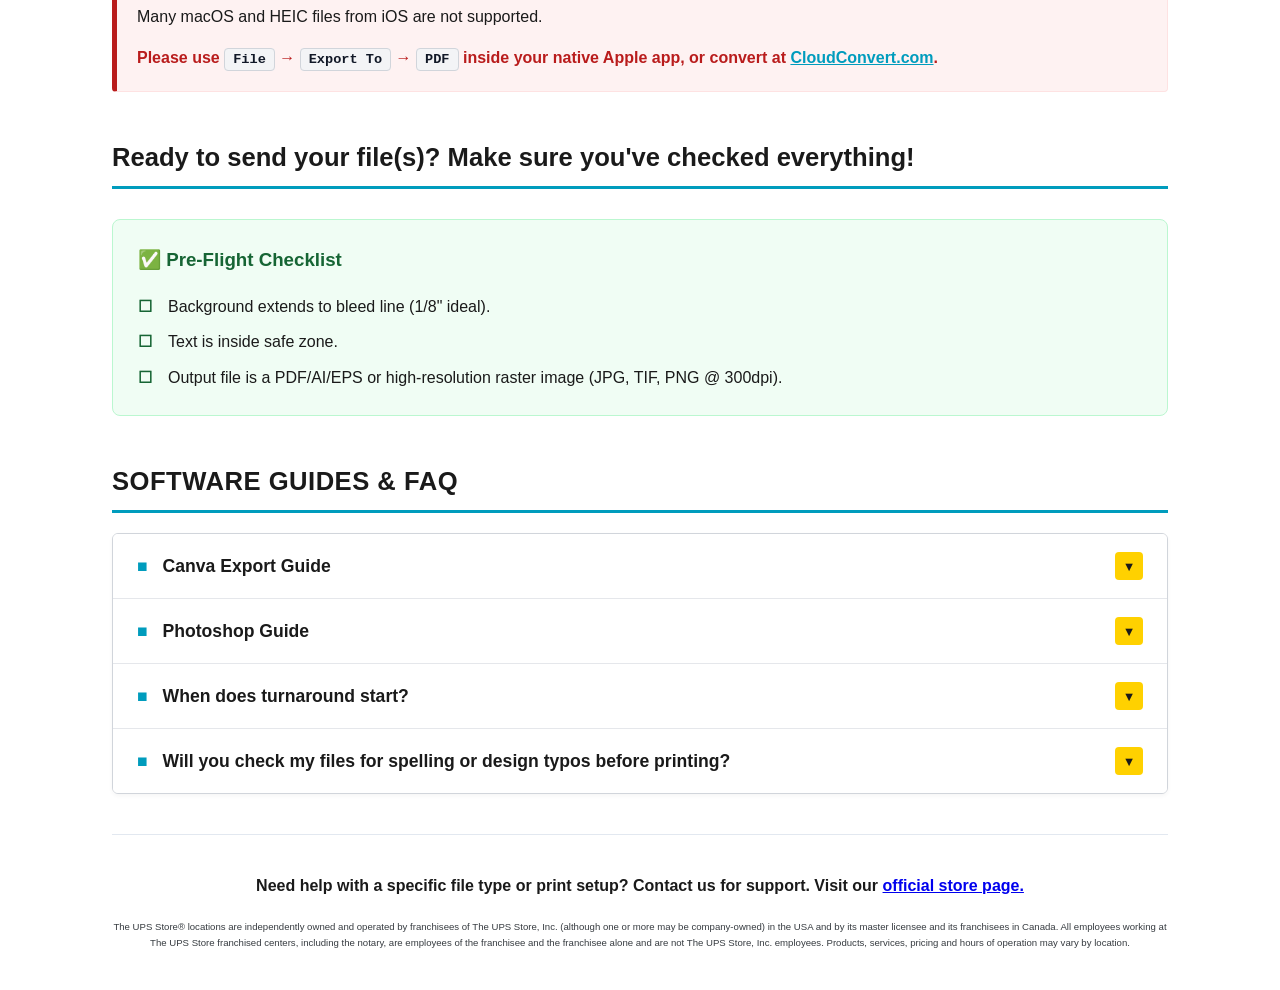
==== commit 7f94caa2: "adjusted layout" ====
--- a/index.html
+++ b/index.html
@@ -5,6 +5,22 @@
     <meta name="viewport" content="width=device-width, initial-scale=1.0">
     <title>Print File Preparation Guide — The UPS Store</title>
     <link rel="stylesheet" href="style.css">
+    <style>
+    /* Overrides: widen boxed list items and slightly larger text on wider screens */
+    @media (min-width: 900px) {
+        .ups-legend-item,
+        .ups-q-item,
+        .ups-c-item {
+            min-width: 520px;
+            font-size: 1rem;
+        }
+        .ups-legend-item > span:last-child,
+        .ups-q-item > span,
+        .ups-c-item > span {
+            flex: 1 1 auto;
+        }
+    }
+    </style>
 </head>
 <body>
 
@@ -32,7 +48,7 @@
                     </li>
                     <li class="ups-legend-item">
                         <span class="ups-color-indicator ups-ind-safe" aria-hidden="true"></span>
-                        <span><strong>Safe Zone:</strong> Keep critical content inside, ideally &frac18;&quot; from the cut line.</span>
+                        <span><strong>Safe Zone:</strong> Keep critical content inside, ideally &frac18;&quot; from the cut&nbsp;line.</span>
                     </li>
                 </ul>
             </div>
